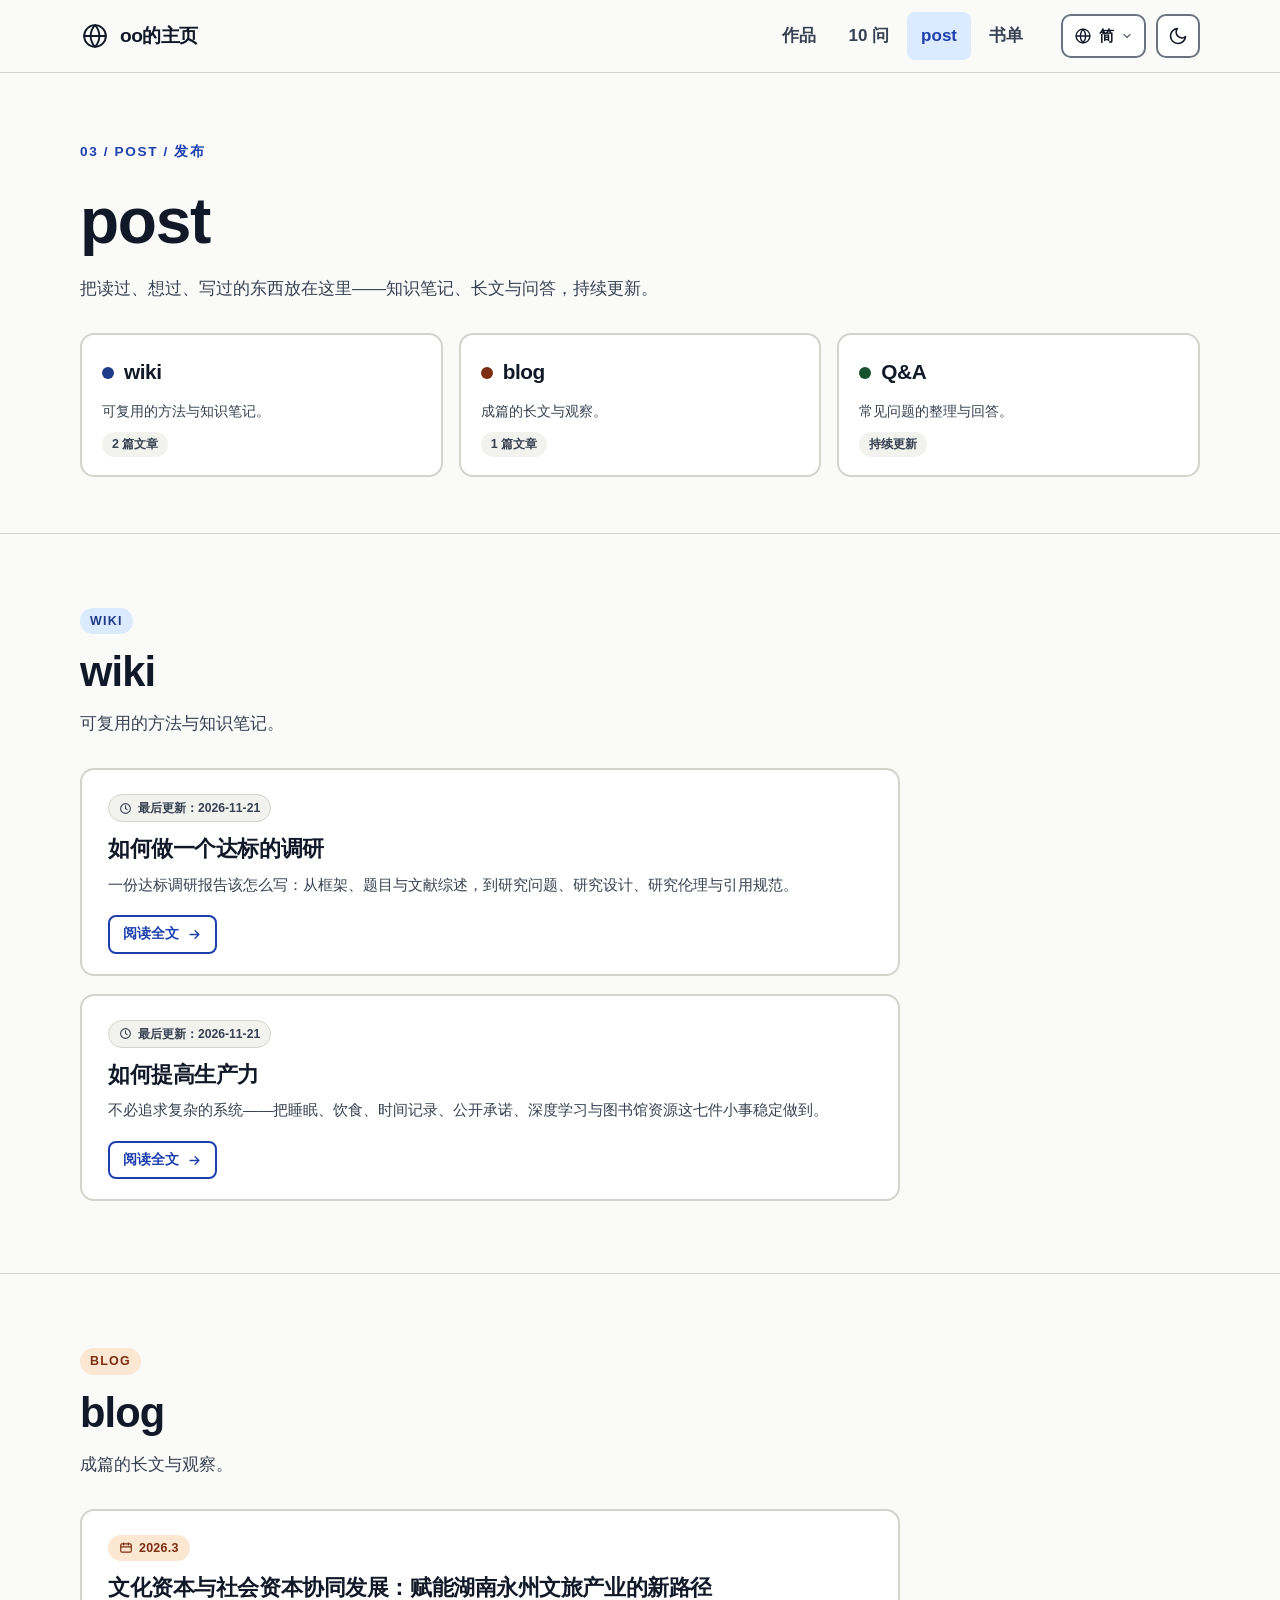
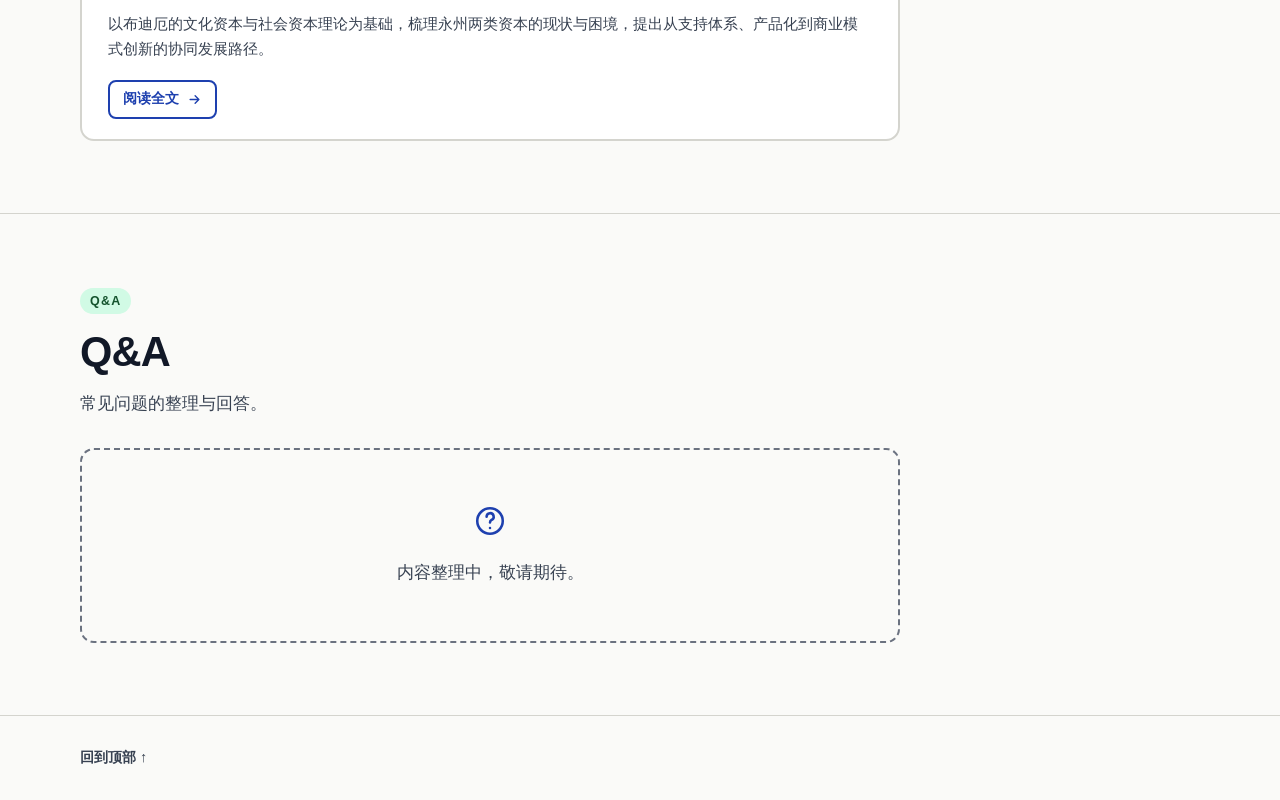
==== post/index.html @ a3c6bcec "新增 post 页面（wiki / blog）并更新站点导航" ====
<!DOCTYPE html>
<html lang="zh-CN" data-theme="light">
<head>
  <meta charset="UTF-8">
  <meta name="viewport" content="width=device-width, initial-scale=1">
  <title>post · oo的主页</title>
  <meta name="description" content="oo 的文章与笔记：wiki、blog 与 Q&A。">
  <link rel="stylesheet" href="./assets/post.css">
</head>
<body>
  <a class="skip-link" href="#main">跳到主要内容</a>

  <header class="site-header">
    <div class="wrap header-inner">
      <a class="brand" href="../index.html" aria-label="oo的主页，返回主页">
        <span class="brand-mark" aria-hidden="true">
          <svg viewBox="0 0 24 24" fill="none" stroke="currentColor" stroke-width="1.75" stroke-linecap="round" stroke-linejoin="round"><circle cx="12" cy="12" r="10"/><path d="M12 2a14.5 14.5 0 0 0 0 20 14.5 14.5 0 0 0 0-20"/><path d="M2 12h20"/></svg>
        </span>
        <span>oo的主页</span>
      </a>
      <nav class="site-nav" aria-label="主导航">
        <a href="../index.html#works">作品</a>
        <a href="../index.html#questions">10 问</a>
        <a href="./index.html" aria-current="page">post</a>
        <a href="../推荐书单/index.html">书单</a>
      </nav>
      <div class="header-tools">
        <div class="lang-wrap">
          <button id="langBtn" class="lang-btn" type="button" aria-haspopup="true" aria-expanded="false" aria-controls="langMenu" aria-label="切换语言">
            <svg class="globe" viewBox="0 0 24 24" fill="none" stroke="currentColor" stroke-width="1.8" stroke-linecap="round" stroke-linejoin="round" aria-hidden="true"><circle cx="12" cy="12" r="9.2"/><path d="M12 2.8a13.5 13.5 0 0 0 0 18.4 13.5 13.5 0 0 0 0-18.4M2.8 12h18.4"/></svg>
            <span id="langCurrent">简</span>
            <svg class="chev" viewBox="0 0 24 24" fill="none" stroke="currentColor" stroke-width="2.5" stroke-linecap="round" stroke-linejoin="round" aria-hidden="true"><path d="M6 9l6 6 6-6"/></svg>
          </button>
          <ul id="langMenu" class="lang-menu" role="menu" aria-label="语言" hidden>
            <li role="none"><button type="button" role="menuitemradio" data-lang="zh-Hans" aria-checked="true">简体中文</button></li>
            <li role="none"><button type="button" role="menuitemradio" data-lang="zh-Hant" aria-checked="false">繁體中文</button></li>
            <li role="none"><button type="button" role="menuitemradio" data-lang="en" aria-checked="false">English</button></li>
            <li role="none"><button type="button" role="menuitemradio" data-lang="ko" aria-checked="false">한국어</button></li>
            <li role="none"><button type="button" role="menuitemradio" data-lang="ja" aria-checked="false">日本語</button></li>
          </ul>
        </div>
        <button id="themeToggle" class="icon-btn" type="button" aria-pressed="false" aria-label="切换到深色模式" title="切换深浅色模式">
          <svg id="themeIcon" viewBox="0 0 24 24" fill="none" stroke="currentColor" stroke-width="2" stroke-linecap="round" stroke-linejoin="round" aria-hidden="true"><path d="M21 12.8A9 9 0 1 1 11.2 3 7 7 0 0 0 21 12.8z"/></svg>
        </button>
      </div>
    </div>
  </header>

  <main id="main">
    <!-- HERO -->
    <section id="top" class="hero" aria-labelledby="page-title">
      <div class="wrap">
        <p class="eyebrow">03 / post / 发布</p>
        <h1 id="page-title">post</h1>
        <p class="hero-sub">把读过、想过、写过的东西放在这里——知识笔记、长文与问答，持续更新。</p>
        <ul class="section-cards" aria-label="栏目导航">
          <li>
            <a href="#wiki">
              <span class="card-top"><span class="dot dot-wiki" aria-hidden="true"></span><span class="card-name">wiki</span></span>
              <p class="card-desc">可复用的方法与知识笔记。</p>
              <span class="card-count">2 篇文章</span>
            </a>
          </li>
          <li>
            <a href="#blog">
              <span class="card-top"><span class="dot dot-blog" aria-hidden="true"></span><span class="card-name">blog</span></span>
              <p class="card-desc">成篇的长文与观察。</p>
              <span class="card-count">1 篇文章</span>
            </a>
          </li>
          <li>
            <a href="#qa">
              <span class="card-top"><span class="dot dot-qa" aria-hidden="true"></span><span class="card-name">Q&amp;A</span></span>
              <p class="card-desc">常见问题的整理与回答。</p>
              <span class="card-count">持续更新</span>
            </a>
          </li>
        </ul>
      </div>
    </section>

    <!-- WIKI -->
    <section id="wiki" class="block" aria-labelledby="wiki-title">
      <div class="wrap">
        <div class="block-head reveal">
          <span class="label label-wiki">wiki</span>
          <h2 id="wiki-title">wiki</h2>
          <p class="lead">可复用的方法与知识笔记。</p>
        </div>

        <div class="overviews">
          <a class="overview reveal" href="./wiki/survey-guide.html">
            <div class="overview-meta">
              <span class="updated">
                <svg viewBox="0 0 24 24" fill="none" stroke="currentColor" stroke-width="2" stroke-linecap="round" stroke-linejoin="round" aria-hidden="true"><circle cx="12" cy="12" r="9"/><path d="M12 7v5l3 2"/></svg>
                最后更新：2026-11-21
              </span>
            </div>
            <h3>如何做一个达标的调研</h3>
            <p class="summary">一份达标调研报告该怎么写：从框架、题目与文献综述，到研究问题、研究设计、研究伦理与引用规范。</p>
            <span class="read-more">阅读全文 <svg viewBox="0 0 24 24" fill="none" stroke="currentColor" stroke-width="2.2" stroke-linecap="round" stroke-linejoin="round" aria-hidden="true"><path d="M5 12h14M13 6l6 6-6 6"/></svg></span>
          </a>

          <a class="overview reveal" href="./wiki/productivity.html">
            <div class="overview-meta">
              <span class="updated">
                <svg viewBox="0 0 24 24" fill="none" stroke="currentColor" stroke-width="2" stroke-linecap="round" stroke-linejoin="round" aria-hidden="true"><circle cx="12" cy="12" r="9"/><path d="M12 7v5l3 2"/></svg>
                最后更新：2026-11-21
              </span>
            </div>
            <h3>如何提高生产力</h3>
            <p class="summary">不必追求复杂的系统——把睡眠、饮食、时间记录、公开承诺、深度学习与图书馆资源这七件小事稳定做到。</p>
            <span class="read-more">阅读全文 <svg viewBox="0 0 24 24" fill="none" stroke="currentColor" stroke-width="2.2" stroke-linecap="round" stroke-linejoin="round" aria-hidden="true"><path d="M5 12h14M13 6l6 6-6 6"/></svg></span>
          </a>
        </div>
      </div>
    </section>

    <!-- BLOG -->
    <section id="blog" class="block" aria-labelledby="blog-title">
      <div class="wrap">
        <div class="block-head reveal">
          <span class="label label-blog">blog</span>
          <h2 id="blog-title">blog</h2>
          <p class="lead">成篇的长文与观察。</p>
        </div>

        <div class="overviews">
          <a class="overview reveal" href="./blog/yongzhou-wenlv.html">
            <div class="overview-meta">
              <span class="date-tag">
                <svg viewBox="0 0 24 24" fill="none" stroke="currentColor" stroke-width="2" stroke-linecap="round" stroke-linejoin="round" aria-hidden="true"><rect x="3" y="5" width="18" height="14" rx="2"/><path d="M3 10h18M8 3v4M16 3v4"/></svg>
                2026.3
              </span>
            </div>
            <h3>文化资本与社会资本协同发展：赋能湖南永州文旅产业的新路径</h3>
            <p class="summary">以布迪厄的文化资本与社会资本理论为基础，梳理永州两类资本的现状与困境，提出从支持体系、产品化到商业模式创新的协同发展路径。</p>
            <span class="read-more">阅读全文 <svg viewBox="0 0 24 24" fill="none" stroke="currentColor" stroke-width="2.2" stroke-linecap="round" stroke-linejoin="round" aria-hidden="true"><path d="M5 12h14M13 6l6 6-6 6"/></svg></span>
          </a>
        </div>
      </div>
    </section>

    <!-- Q&A -->
    <section id="qa" class="block" aria-labelledby="qa-title">
      <div class="wrap">
        <div class="block-head reveal">
          <span class="label label-qa">Q&amp;A</span>
          <h2 id="qa-title">Q&amp;A</h2>
          <p class="lead">常见问题的整理与回答。</p>
        </div>
        <div class="qa-empty reveal">
          <svg viewBox="0 0 24 24" fill="none" stroke="currentColor" stroke-width="1.8" stroke-linecap="round" stroke-linejoin="round" aria-hidden="true"><circle cx="12" cy="12" r="9"/><path d="M9.6 9a2.5 2.5 0 1 1 3.4 2.3c-.9.4-1 1-1 1.7M12 17h.01"/></svg>
          <p>内容整理中，敬请期待。</p>
        </div>
      </div>
    </section>
  </main>

  <footer class="site-footer">
    <div class="wrap footer-inner">
      <span><a href="#top">回到顶部 ↑</a></span>
    </div>
  </footer>

  <script src="./assets/post.js"></script>
</body>
</html>
---- post/assets/post.css ----
/* ============================================================
   post 页面共享样式（与主页 / 书单页同一套设计 token）
   ============================================================ */

/* ============ Design tokens ============ */
:root {
  --bg: #FAFAF8;
  --surface: #FFFFFF;
  --surface-2: #F2F2EE;
  --text: #111827;
  --text-muted: #374151;
  --border: #6B7280;
  --border-soft: #D4D4CE;
  --primary: #1E40AF;
  --primary-hover: #172E7E;
  --on-primary: #FFFFFF;
  --focus: #B91C1C;
  --shadow: 0 1px 2px rgba(17,24,39,.06), 0 8px 24px rgba(17,24,39,.05);
  --tag-blue-bg: #DBEAFE; --tag-blue-text: #1E3A8A;
  --tag-mint-bg: #D1FAE5; --tag-mint-text: #14532D;
  --tag-peach-bg: #FCE7D3; --tag-peach-text: #7C2D12;
  --tag-purple-bg: #EDE9FE; --tag-purple-text: #5B21B6;
  --rating: #B45309;
  --radius: 14px;
  --wrap: 1120px;
  --reading: 820px;
}
[data-theme="dark"] {
  --bg: #0C1424;
  --surface: #142033;
  --surface-2: #1B2A41;
  --text: #F8FAFC;
  --text-muted: #D5DEEB;
  --border: #94A3B8;
  --border-soft: #334155;
  --primary: #93C5FD;
  --primary-hover: #BFDBFE;
  --on-primary: #0C1424;
  --focus: #FCA5A5;
  --shadow: 0 1px 2px rgba(0,0,0,.3), 0 10px 30px rgba(0,0,0,.25);
  --tag-blue-bg: #1E3A8A; --tag-blue-text: #DBEAFE;
  --tag-mint-bg: #14532D; --tag-mint-text: #D1FAE5;
  --tag-peach-bg: #7C2D12; --tag-peach-text: #FCE7D3;
  --tag-purple-bg: #5B21B6; --tag-purple-text: #EDE9FE;
  --rating: #FCD34D;
}

/* ============ Base ============ */
*, *::before, *::after { box-sizing: border-box; }
html { scroll-behavior: smooth; }
body {
  margin: 0;
  background: var(--bg);
  color: var(--text);
  font-family: -apple-system, BlinkMacSystemFont, "PingFang SC", "Hiragino Sans GB", "Microsoft YaHei", "Noto Sans SC", "Segoe UI", sans-serif;
  font-size: 17px;
  line-height: 1.65;
  -webkit-font-smoothing: antialiased;
}
img { max-width: 100%; display: block; }
a { color: var(--primary); }
h1, h2, h3, h4 { line-height: 1.25; letter-spacing: -0.02em; }
h1 { font-size: clamp(2.4rem, 6vw, 4rem); margin: 0 0 18px; }
h2 { font-size: clamp(1.9rem, 4.5vw, 2.6rem); margin: 0 0 12px; }
h3 { font-size: 1.3rem; margin: 0 0 10px; }
h4 { font-size: 1.08rem; margin: 22px 0 8px; }
p { margin: 0 0 16px; }
.wrap { width: min(var(--wrap), calc(100% - 48px)); margin-inline: auto; }

/* ============ Accessibility ============ */
.skip-link {
  position: absolute; left: 16px; top: -100px; z-index: 1000;
  background: var(--primary); color: var(--on-primary);
  padding: 12px 20px; border-radius: 8px; font-weight: 700; text-decoration: none;
}
.skip-link:focus { top: 12px; }
:focus-visible { outline: 4px solid var(--focus); outline-offset: 3px; border-radius: 4px; }
@media (prefers-reduced-motion: reduce) {
  html { scroll-behavior: auto; }
  *, *::before, *::after { animation-duration: .001ms !important; transition-duration: .001ms !important; }
  .reveal { opacity: 1 !important; transform: none !important; }
}

/* ============ Header ============ */
.site-header {
  position: sticky; top: 0; z-index: 50;
  background: color-mix(in srgb, var(--bg) 92%, transparent);
  backdrop-filter: blur(10px);
  border-bottom: 1px solid var(--border-soft);
}
.header-inner { display: flex; align-items: center; gap: 24px; min-height: 72px; }
.brand { display: inline-flex; align-items: center; gap: 10px; color: var(--text); text-decoration: none; font-weight: 800; font-size: 1.2rem; letter-spacing: -0.03em; }
.brand-mark { width: 30px; height: 30px; display: grid; place-items: center; background: none; color: var(--text); }
.brand-mark svg { width: 26px; height: 26px; }
.site-nav { margin-left: auto; display: flex; gap: 4px; align-items: center; }
.site-nav a {
  color: var(--text-muted); text-decoration: none; font-weight: 600;
  padding: 10px 14px; border-radius: 8px; min-height: 44px; display: inline-flex; align-items: center;
}
.site-nav a:hover { background: var(--surface-2); color: var(--text); }
.site-nav a[aria-current="page"] { color: var(--primary); background: var(--tag-blue-bg); }
.icon-btn {
  width: 44px; height: 44px; display: grid; place-items: center;
  background: var(--surface); color: var(--text); border: 2px solid var(--border);
  border-radius: 10px; cursor: pointer;
}
.icon-btn:hover { background: var(--surface-2); }
.icon-btn svg { width: 20px; height: 20px; }

/* ============ Language switcher ============ */
.header-tools { display: flex; align-items: center; gap: 10px; }
.lang-wrap { position: relative; }
.lang-btn {
  display: inline-flex; align-items: center; gap: 7px;
  height: 44px; padding: 0 11px; border: 2px solid var(--border); border-radius: 10px;
  background: var(--surface); color: var(--text); font-weight: 700; font-size: .92rem;
  cursor: pointer; font-family: inherit;
}
.lang-btn:hover { background: var(--surface-2); }
.lang-btn .globe { width: 18px; height: 18px; flex: none; }
.lang-btn .chev { width: 12px; height: 12px; flex: none; opacity: .65; transition: transform .18s ease; }
.lang-btn[aria-expanded="true"] .chev { transform: rotate(180deg); }
.lang-menu {
  position: absolute; right: 0; top: calc(100% + 8px); z-index: 60;
  min-width: 168px; margin: 0; padding: 6px; list-style: none;
  background: var(--surface); border: 2px solid var(--border); border-radius: 12px;
  box-shadow: var(--shadow);
}
.lang-menu[hidden] { display: none; }
.lang-menu button {
  width: 100%; display: flex; align-items: center; justify-content: space-between; gap: 10px;
  padding: 10px 12px; border: 0; border-radius: 8px; background: none; color: var(--text);
  font-family: inherit; font-size: .92rem; font-weight: 600; text-align: left; cursor: pointer;
}
.lang-menu button:hover, .lang-menu button:focus-visible { background: var(--surface-2); }
.lang-menu button[aria-checked="true"] { font-weight: 800; }
.lang-menu button[aria-checked="true"]::after { content: "✓"; font-weight: 800; color: var(--primary); }

/* ============ Hero ============ */
.hero { padding: 64px 0 56px; border-bottom: 1px solid var(--border-soft); }
.hero h1 { margin-bottom: 0; }
.eyebrow {
  display: inline-flex; align-items: center; gap: 8px;
  font-size: .85rem; font-weight: 800; letter-spacing: .12em; text-transform: uppercase;
  color: var(--primary); margin-bottom: 18px;
}
/* 标题下的说明：同一行显示 */
.hero-sub {
  color: var(--text-muted);
  margin-top: 14px;
  white-space: nowrap;
  overflow-x: auto;
  -webkit-overflow-scrolling: touch;
  scrollbar-width: none;
}
.hero-sub::-webkit-scrollbar { display: none; }

/* ============ Section cards（wiki / blog / Q&A 三个小卡片） ============ */
.section-cards {
  display: grid; grid-template-columns: repeat(3, minmax(0, 1fr));
  gap: 16px; list-style: none; padding: 0; margin: 30px 0 0;
}
.section-cards a {
  display: flex; flex-direction: column; gap: 10px;
  padding: 20px 20px 18px; min-height: 132px;
  background: var(--surface); border: 2px solid var(--border-soft);
  border-radius: var(--radius); text-decoration: none; color: var(--text);
  transition: transform .2s ease, border-color .2s ease, box-shadow .2s ease;
}
.section-cards a:hover { transform: translateY(-4px); border-color: var(--text); box-shadow: var(--shadow); }
.section-cards .card-top { display: flex; align-items: center; gap: 10px; }
.section-cards .dot { width: 12px; height: 12px; border-radius: 999px; flex: none; }
.dot-wiki { background: var(--tag-blue-text); }
.dot-blog { background: var(--tag-peach-text); }
.dot-qa { background: var(--tag-mint-text); }
.section-cards .card-name { font-size: 1.3rem; font-weight: 800; letter-spacing: -.02em; }
.section-cards .card-desc { color: var(--text-muted); font-size: .9rem; line-height: 1.55; margin: 0; }
.section-cards .card-count {
  margin-top: auto; align-self: flex-start;
  font-size: .78rem; font-weight: 800;
  padding: 2px 10px; border-radius: 999px;
  background: var(--surface-2); color: var(--text-muted);
}

/* ============ Content sections ============ */
section.block { padding: 72px 0; }
section.block + section.block { border-top: 1px solid var(--border-soft); }
.block-head { margin-bottom: 30px; max-width: 62ch; }
.block-head .lead { color: var(--text-muted); margin: 0; }
.label {
  display: inline-block; font-size: .78rem; font-weight: 800; letter-spacing: .1em;
  text-transform: uppercase; padding: 3px 10px; border-radius: 999px; margin-bottom: 12px;
}
.label-wiki { background: var(--tag-blue-bg); color: var(--tag-blue-text); }
.label-blog { background: var(--tag-peach-bg); color: var(--tag-peach-text); }
.label-qa { background: var(--tag-mint-bg); color: var(--tag-mint-text); }

/* ============ Overview cards（主页每篇概览） ============ */
.overviews { display: grid; gap: 18px; max-width: var(--reading); }
.overview {
  display: block; background: var(--surface); border: 2px solid var(--border-soft);
  border-radius: var(--radius); padding: 24px 26px 20px; color: inherit; text-decoration: none;
  transition: transform .2s ease, border-color .2s ease, box-shadow .2s ease;
}
.overview:hover { transform: translateY(-4px); border-color: var(--text); box-shadow: var(--shadow); }
.overview:hover .read-more { background: var(--primary); color: var(--on-primary); }
.overview-meta { display: flex; flex-wrap: wrap; align-items: center; gap: 10px; margin-bottom: 12px; }
.overview h3 { font-size: 1.35rem; margin: 0 0 8px; line-height: 1.35; }
.overview p.summary { color: var(--text-muted); font-size: .95rem; margin: 0 0 18px; line-height: 1.7; }
.read-more {
  display: inline-flex; align-items: center; gap: 8px;
  min-height: 38px; padding: 6px 13px; border: 2px solid var(--primary);
  border-radius: 8px; color: var(--primary); font-weight: 800; font-size: .85rem;
  transition: background .18s ease, color .18s ease;
}
.read-more svg { width: 15px; height: 15px; }
.updated {
  display: inline-flex; align-items: center; gap: 6px;
  font-size: .76rem; font-weight: 700; color: var(--text-muted);
  background: var(--surface-2); border: 1px solid var(--border-soft);
  padding: 3px 10px; border-radius: 999px; font-variant-numeric: tabular-nums;
}
.updated svg { width: 13px; height: 13px; }
.date-tag {
  display: inline-flex; align-items: center; gap: 6px;
  font-size: .78rem; font-weight: 800; letter-spacing: .02em;
  background: var(--tag-peach-bg); color: var(--tag-peach-text);
  padding: 3px 11px; border-radius: 999px; font-variant-numeric: tabular-nums;
}
.date-tag svg { width: 14px; height: 14px; }

.qa-empty {
  max-width: var(--reading); text-align: center; padding: 54px 24px;
  border: 2px dashed var(--border); border-radius: var(--radius); color: var(--text-muted);
}
.qa-empty svg { width: 34px; height: 34px; color: var(--primary); margin: 0 auto 12px; }
.qa-empty p { margin: 0; }

/* ============ Detail page ============ */
.crumb { display: flex; align-items: center; gap: 8px; flex-wrap: wrap; font-size: .88rem; color: var(--text-muted); margin-bottom: 18px; }
.crumb a { color: var(--text-muted); text-decoration: none; font-weight: 700; }
.crumb a:hover { color: var(--primary); }
.crumb .sep { opacity: .5; }
.article-header { max-width: var(--reading); margin: 0 auto 40px; }
.article-header h1 { font-size: clamp(1.8rem, 4vw, 2.6rem); margin-bottom: 16px; }
.article-header .meta { display: flex; flex-wrap: wrap; align-items: center; gap: 10px; margin-bottom: 6px; }
.detail-layout { display: grid; grid-template-columns: 1fr; max-width: var(--reading); margin-inline: auto; }
.article-body { color: var(--text); }
.article-body p, .article-body li { line-height: 1.85; }
.article-body p { margin: 0 0 16px; }
.article-body ul, .article-body ol { margin: 0 0 16px; padding-left: 1.5em; }
.article-body li { margin-bottom: 9px; }
.article-body li::marker { color: var(--primary); font-weight: 800; }
.article-body h3 { margin-top: 30px; padding-top: 20px; border-top: 1px dashed var(--border-soft); }
.article-body h3:first-child { margin-top: 0; padding-top: 0; border-top: 0; }
.article-body h4 { color: var(--primary); }
.article-body strong { font-weight: 800; }
.article-body a { text-underline-offset: 3px; }
.article-body .note-inline {
  background: var(--surface-2); border-left: 3px solid var(--primary);
  padding: 10px 14px; border-radius: 0 8px 8px 0; color: var(--text-muted); font-size: .92rem;
}
.habit-list { counter-reset: habit; list-style: none; padding-left: 0 !important; }
.habit-list li { position: relative; padding-left: 42px; min-height: 34px; display: flex; align-items: center; }
.habit-list li::before {
  counter-increment: habit; content: counter(habit);
  position: absolute; left: 0; top: 2px; width: 28px; height: 28px; border-radius: 8px;
  display: grid; place-items: center; background: var(--tag-blue-bg); color: var(--tag-blue-text);
  font-size: .82rem; font-weight: 800;
}
.article-end {
  max-width: var(--reading); margin: 48px auto 0; padding-top: 26px;
  border-top: 1px solid var(--border-soft);
}
.back-link {
  display: inline-flex; align-items: center; gap: 8px;
  min-height: 42px; padding: 8px 15px; border: 2px solid var(--border);
  border-radius: 9px; color: var(--text); text-decoration: none; font-weight: 800; font-size: .9rem;
}
.back-link:hover { border-color: var(--primary); color: var(--primary); }
.back-link svg { width: 16px; height: 16px; }

/* ============ Footer ============ */
.site-footer { border-top: 1px solid var(--border-soft); padding: 30px 0; color: var(--text-muted); font-size: .9rem; }
.footer-inner { display: flex; flex-wrap: wrap; gap: 12px; justify-content: space-between; align-items: center; }
.footer-inner a { color: var(--text-muted); text-decoration: none; font-weight: 600; }
.footer-inner a:hover { color: var(--primary); }

/* ============ Reveal ============ */
.reveal { opacity: 0; transform: translateY(16px); transition: opacity .45s ease, transform .45s ease; }
.reveal.in { opacity: 1; transform: none; }

/* ============ Responsive ============ */
@media (max-width: 780px) {
  .section-cards { grid-template-columns: 1fr; gap: 12px; }
  .section-cards a { min-height: 0; }
}
@media (max-width: 680px) {
  body { font-size: 16px; }
  .wrap { width: min(var(--wrap), calc(100% - 32px)); }
  .header-inner { flex-wrap: wrap; gap: 8px 12px; padding: 10px 0; min-height: 0; }
  .header-tools { margin-left: auto; }
  .site-nav { order: 3; width: 100%; margin-left: 0; gap: 2px; overflow-x: auto; -webkit-overflow-scrolling: touch; }
  .site-nav a { padding: 8px 10px; font-size: .9rem; white-space: nowrap; }
  .hero { padding: 42px 0 44px; }
  .hero-sub { white-space: normal; }
  section.block { padding: 52px 0; }
  .overview { padding: 20px 18px 18px; }
  .overview h3 { font-size: 1.2rem; }
  .article-header h1 { font-size: 1.7rem; }
}
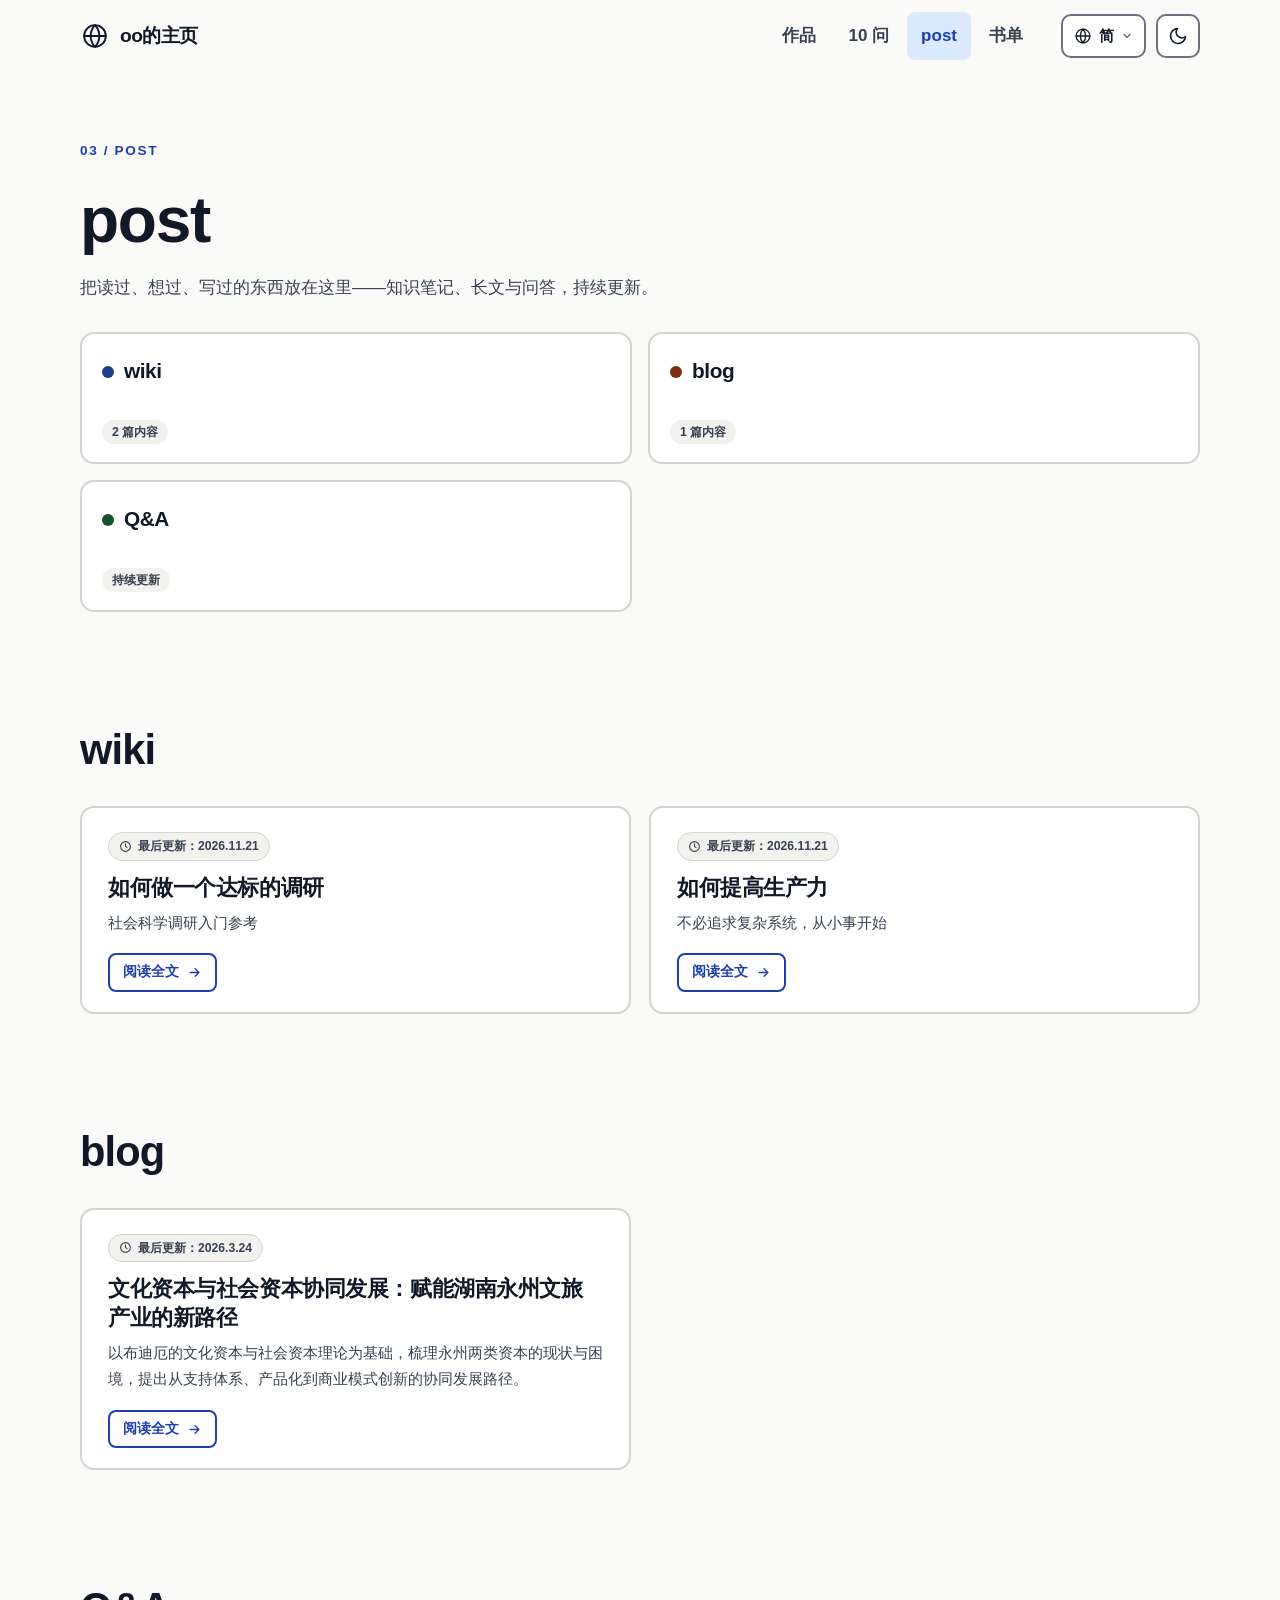
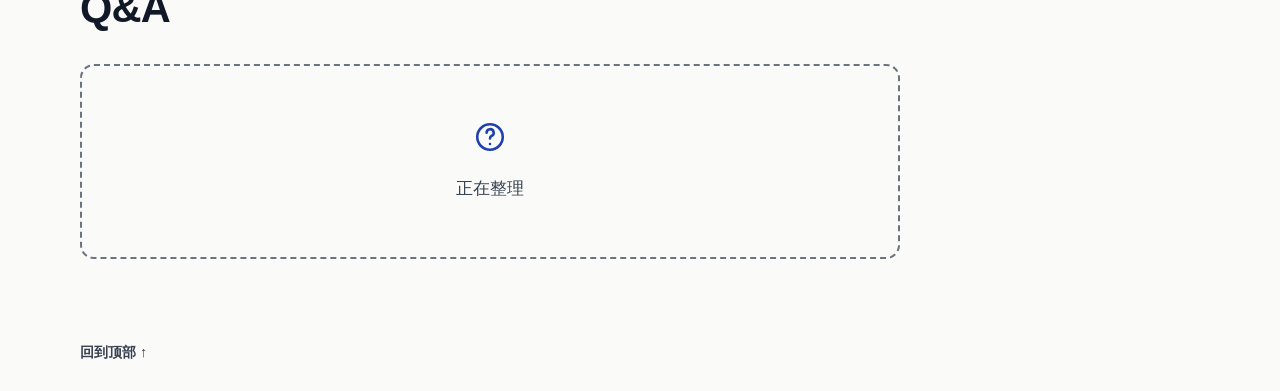
==== commit e0380e9b: "post 页面文案与样式迭代：统一更新时间格式、精简摘要、卡片两列、去分隔线" ====
--- a/post/index.html
+++ b/post/index.html
@@ -4,7 +4,7 @@
   <meta charset="UTF-8">
   <meta name="viewport" content="width=device-width, initial-scale=1">
   <title>post · oo的主页</title>
-  <meta name="description" content="oo 的文章与笔记：wiki、blog 与 Q&A。">
+  <meta name="description" content="oo 的内容与笔记：wiki、blog 与 Q&A。">
   <link rel="stylesheet" href="./assets/post.css">
 </head>
 <body>
@@ -50,28 +50,25 @@
     <!-- HERO -->
     <section id="top" class="hero" aria-labelledby="page-title">
       <div class="wrap">
-        <p class="eyebrow">03 / post / 发布</p>
+        <p class="eyebrow">03 / post</p>
         <h1 id="page-title">post</h1>
         <p class="hero-sub">把读过、想过、写过的东西放在这里——知识笔记、长文与问答，持续更新。</p>
         <ul class="section-cards" aria-label="栏目导航">
           <li>
             <a href="#wiki">
               <span class="card-top"><span class="dot dot-wiki" aria-hidden="true"></span><span class="card-name">wiki</span></span>
-              <p class="card-desc">可复用的方法与知识笔记。</p>
-              <span class="card-count">2 篇文章</span>
+              <span class="card-count">2 篇内容</span>
             </a>
           </li>
           <li>
             <a href="#blog">
               <span class="card-top"><span class="dot dot-blog" aria-hidden="true"></span><span class="card-name">blog</span></span>
-              <p class="card-desc">成篇的长文与观察。</p>
-              <span class="card-count">1 篇文章</span>
+              <span class="card-count">1 篇内容</span>
             </a>
           </li>
           <li>
             <a href="#qa">
               <span class="card-top"><span class="dot dot-qa" aria-hidden="true"></span><span class="card-name">Q&amp;A</span></span>
-              <p class="card-desc">常见问题的整理与回答。</p>
               <span class="card-count">持续更新</span>
             </a>
           </li>
@@ -83,9 +80,7 @@
     <section id="wiki" class="block" aria-labelledby="wiki-title">
       <div class="wrap">
         <div class="block-head reveal">
-          <span class="label label-wiki">wiki</span>
           <h2 id="wiki-title">wiki</h2>
-          <p class="lead">可复用的方法与知识笔记。</p>
         </div>
 
         <div class="overviews">
@@ -93,11 +88,11 @@
             <div class="overview-meta">
               <span class="updated">
                 <svg viewBox="0 0 24 24" fill="none" stroke="currentColor" stroke-width="2" stroke-linecap="round" stroke-linejoin="round" aria-hidden="true"><circle cx="12" cy="12" r="9"/><path d="M12 7v5l3 2"/></svg>
-                最后更新：2026-11-21
+                最后更新：2026.11.21
               </span>
             </div>
             <h3>如何做一个达标的调研</h3>
-            <p class="summary">一份达标调研报告该怎么写：从框架、题目与文献综述，到研究问题、研究设计、研究伦理与引用规范。</p>
+            <p class="summary">社会科学调研入门参考</p>
             <span class="read-more">阅读全文 <svg viewBox="0 0 24 24" fill="none" stroke="currentColor" stroke-width="2.2" stroke-linecap="round" stroke-linejoin="round" aria-hidden="true"><path d="M5 12h14M13 6l6 6-6 6"/></svg></span>
           </a>
 
@@ -105,11 +100,11 @@
             <div class="overview-meta">
               <span class="updated">
                 <svg viewBox="0 0 24 24" fill="none" stroke="currentColor" stroke-width="2" stroke-linecap="round" stroke-linejoin="round" aria-hidden="true"><circle cx="12" cy="12" r="9"/><path d="M12 7v5l3 2"/></svg>
-                最后更新：2026-11-21
+                最后更新：2026.11.21
               </span>
             </div>
             <h3>如何提高生产力</h3>
-            <p class="summary">不必追求复杂的系统——把睡眠、饮食、时间记录、公开承诺、深度学习与图书馆资源这七件小事稳定做到。</p>
+            <p class="summary">不必追求复杂系统，从小事开始</p>
             <span class="read-more">阅读全文 <svg viewBox="0 0 24 24" fill="none" stroke="currentColor" stroke-width="2.2" stroke-linecap="round" stroke-linejoin="round" aria-hidden="true"><path d="M5 12h14M13 6l6 6-6 6"/></svg></span>
           </a>
         </div>
@@ -120,17 +115,15 @@
     <section id="blog" class="block" aria-labelledby="blog-title">
       <div class="wrap">
         <div class="block-head reveal">
-          <span class="label label-blog">blog</span>
           <h2 id="blog-title">blog</h2>
-          <p class="lead">成篇的长文与观察。</p>
         </div>
 
         <div class="overviews">
           <a class="overview reveal" href="./blog/yongzhou-wenlv.html">
             <div class="overview-meta">
-              <span class="date-tag">
-                <svg viewBox="0 0 24 24" fill="none" stroke="currentColor" stroke-width="2" stroke-linecap="round" stroke-linejoin="round" aria-hidden="true"><rect x="3" y="5" width="18" height="14" rx="2"/><path d="M3 10h18M8 3v4M16 3v4"/></svg>
-                2026.3
+              <span class="updated">
+                <svg viewBox="0 0 24 24" fill="none" stroke="currentColor" stroke-width="2" stroke-linecap="round" stroke-linejoin="round" aria-hidden="true"><circle cx="12" cy="12" r="9"/><path d="M12 7v5l3 2"/></svg>
+                最后更新：2026.3.24
               </span>
             </div>
             <h3>文化资本与社会资本协同发展：赋能湖南永州文旅产业的新路径</h3>
@@ -145,13 +138,11 @@
     <section id="qa" class="block" aria-labelledby="qa-title">
       <div class="wrap">
         <div class="block-head reveal">
-          <span class="label label-qa">Q&amp;A</span>
           <h2 id="qa-title">Q&amp;A</h2>
-          <p class="lead">常见问题的整理与回答。</p>
         </div>
         <div class="qa-empty reveal">
           <svg viewBox="0 0 24 24" fill="none" stroke="currentColor" stroke-width="1.8" stroke-linecap="round" stroke-linejoin="round" aria-hidden="true"><circle cx="12" cy="12" r="9"/><path d="M9.6 9a2.5 2.5 0 1 1 3.4 2.3c-.9.4-1 1-1 1.7M12 17h.01"/></svg>
-          <p>内容整理中，敬请期待。</p>
+          <p>正在整理</p>
         </div>
       </div>
     </section>
--- a/post/assets/post.css
+++ b/post/assets/post.css
@@ -86,7 +86,6 @@
   position: sticky; top: 0; z-index: 50;
   background: color-mix(in srgb, var(--bg) 92%, transparent);
   backdrop-filter: blur(10px);
-  border-bottom: 1px solid var(--border-soft);
 }
 .header-inner { display: flex; align-items: center; gap: 24px; min-height: 72px; }
 .brand { display: inline-flex; align-items: center; gap: 10px; color: var(--text); text-decoration: none; font-weight: 800; font-size: 1.2rem; letter-spacing: -0.03em; }
@@ -137,7 +136,7 @@
 .lang-menu button[aria-checked="true"]::after { content: "✓"; font-weight: 800; color: var(--primary); }
 
 /* ============ Hero ============ */
-.hero { padding: 64px 0 56px; border-bottom: 1px solid var(--border-soft); }
+.hero { padding: 64px 0 56px; }
 .hero h1 { margin-bottom: 0; }
 .eyebrow {
   display: inline-flex; align-items: center; gap: 8px;
@@ -157,7 +156,7 @@
 
 /* ============ Section cards（wiki / blog / Q&A 三个小卡片） ============ */
 .section-cards {
-  display: grid; grid-template-columns: repeat(3, minmax(0, 1fr));
+  display: grid; grid-template-columns: repeat(2, minmax(0, 1fr));
   gap: 16px; list-style: none; padding: 0; margin: 30px 0 0;
 }
 .section-cards a {
@@ -183,8 +182,7 @@
 }
 
 /* ============ Content sections ============ */
-section.block { padding: 72px 0; }
-section.block + section.block { border-top: 1px solid var(--border-soft); }
+section.block { padding: 56px 0; }
 .block-head { margin-bottom: 30px; max-width: 62ch; }
 .block-head .lead { color: var(--text-muted); margin: 0; }
 .label {
@@ -196,9 +194,9 @@
 .label-qa { background: var(--tag-mint-bg); color: var(--tag-mint-text); }
 
 /* ============ Overview cards（主页每篇概览） ============ */
-.overviews { display: grid; gap: 18px; max-width: var(--reading); }
+.overviews { display: grid; grid-template-columns: repeat(2, minmax(0, 1fr)); gap: 18px; max-width: var(--wrap); }
 .overview {
-  display: block; background: var(--surface); border: 2px solid var(--border-soft);
+  display: flex; flex-direction: column; background: var(--surface); border: 2px solid var(--border-soft);
   border-radius: var(--radius); padding: 24px 26px 20px; color: inherit; text-decoration: none;
   transition: transform .2s ease, border-color .2s ease, box-shadow .2s ease;
 }
@@ -207,6 +205,7 @@
 .overview-meta { display: flex; flex-wrap: wrap; align-items: center; gap: 10px; margin-bottom: 12px; }
 .overview h3 { font-size: 1.35rem; margin: 0 0 8px; line-height: 1.35; }
 .overview p.summary { color: var(--text-muted); font-size: .95rem; margin: 0 0 18px; line-height: 1.7; }
+.overview .read-more { margin-top: auto; align-self: flex-start; }
 .read-more {
   display: inline-flex; align-items: center; gap: 8px;
   min-height: 38px; padding: 6px 13px; border: 2px solid var(--primary);
@@ -221,13 +220,6 @@
   padding: 3px 10px; border-radius: 999px; font-variant-numeric: tabular-nums;
 }
 .updated svg { width: 13px; height: 13px; }
-.date-tag {
-  display: inline-flex; align-items: center; gap: 6px;
-  font-size: .78rem; font-weight: 800; letter-spacing: .02em;
-  background: var(--tag-peach-bg); color: var(--tag-peach-text);
-  padding: 3px 11px; border-radius: 999px; font-variant-numeric: tabular-nums;
-}
-.date-tag svg { width: 14px; height: 14px; }
 
 .qa-empty {
   max-width: var(--reading); text-align: center; padding: 54px 24px;
@@ -237,23 +229,30 @@
 .qa-empty p { margin: 0; }
 
 /* ============ Detail page ============ */
+.article-top { padding-top: 40px; }
 .crumb { display: flex; align-items: center; gap: 8px; flex-wrap: wrap; font-size: .88rem; color: var(--text-muted); margin-bottom: 18px; }
 .crumb a { color: var(--text-muted); text-decoration: none; font-weight: 700; }
 .crumb a:hover { color: var(--primary); }
 .crumb .sep { opacity: .5; }
-.article-header { max-width: var(--reading); margin: 0 auto 40px; }
-.article-header h1 { font-size: clamp(1.8rem, 4vw, 2.6rem); margin-bottom: 16px; }
+.article-header { max-width: var(--reading); margin: 0 auto 32px; }
+.article-header h1 { font-size: clamp(1.8rem, 4vw, 2.6rem); margin-bottom: 14px; line-height: 1.3; }
 .article-header .meta { display: flex; flex-wrap: wrap; align-items: center; gap: 10px; margin-bottom: 6px; }
+/* 分类标签与更新时间标签垂直对齐：统一高度、垂直居中，抵消 .label 的 margin-bottom */
+.article-header .meta .label,
+.article-header .meta .updated {
+  display: inline-flex; align-items: center; height: 28px; margin-bottom: 0; line-height: 1;
+}
 .detail-layout { display: grid; grid-template-columns: 1fr; max-width: var(--reading); margin-inline: auto; }
-.article-body { color: var(--text); }
-.article-body p, .article-body li { line-height: 1.85; }
-.article-body p { margin: 0 0 16px; }
-.article-body ul, .article-body ol { margin: 0 0 16px; padding-left: 1.5em; }
-.article-body li { margin-bottom: 9px; }
+.article-body { color: var(--text); font-size: 1rem; }
+/* 行距随页面宽度调整：窄屏收紧，宽屏舒展 */
+.article-body p, .article-body li { line-height: 1.75; }
+.article-body p { margin: 0 0 14px; }
+.article-body ul, .article-body ol { margin: 0 0 14px; padding-left: 1.5em; }
+.article-body li { margin-bottom: 8px; }
 .article-body li::marker { color: var(--primary); font-weight: 800; }
-.article-body h3 { margin-top: 30px; padding-top: 20px; border-top: 1px dashed var(--border-soft); }
-.article-body h3:first-child { margin-top: 0; padding-top: 0; border-top: 0; }
-.article-body h4 { color: var(--primary); }
+.article-body h3 { margin: 32px 0 12px; padding: 0; }
+.article-body h3:first-child { margin-top: 0; }
+.article-body h4 { color: var(--primary); margin: 20px 0 8px; }
 .article-body strong { font-weight: 800; }
 .article-body a { text-underline-offset: 3px; }
 .article-body .note-inline {
@@ -268,20 +267,22 @@
   display: grid; place-items: center; background: var(--tag-blue-bg); color: var(--tag-blue-text);
   font-size: .82rem; font-weight: 800;
 }
+/* 返回按钮：宽屏贴正文右侧，窄屏占满宽度，垂直留白也随屏宽收敛 */
 .article-end {
-  max-width: var(--reading); margin: 48px auto 0; padding-top: 26px;
-  border-top: 1px solid var(--border-soft);
+  width: 100%; margin: 34px 0 0; padding: 0;
+  display: flex; justify-content: flex-end;
 }
 .back-link {
-  display: inline-flex; align-items: center; gap: 8px;
-  min-height: 42px; padding: 8px 15px; border: 2px solid var(--border);
-  border-radius: 9px; color: var(--text); text-decoration: none; font-weight: 800; font-size: .9rem;
-}
-.back-link:hover { border-color: var(--primary); color: var(--primary); }
+  display: inline-flex; align-items: center; justify-content: center; gap: 8px;
+  min-height: 44px; padding: 9px 18px; border: 2px solid var(--border);
+  border-radius: 9px; color: var(--text); text-decoration: none; font-weight: 800; font-size: .92rem;
+  transition: border-color .18s ease, color .18s ease, background .18s ease;
+}
+.back-link:hover { border-color: var(--primary); color: var(--primary); background: var(--surface-2); }
 .back-link svg { width: 16px; height: 16px; }
 
 /* ============ Footer ============ */
-.site-footer { border-top: 1px solid var(--border-soft); padding: 30px 0; color: var(--text-muted); font-size: .9rem; }
+.site-footer { padding: 26px 0; color: var(--text-muted); font-size: .9rem; }
 .footer-inner { display: flex; flex-wrap: wrap; gap: 12px; justify-content: space-between; align-items: center; }
 .footer-inner a { color: var(--text-muted); text-decoration: none; font-weight: 600; }
 .footer-inner a:hover { color: var(--primary); }
@@ -291,9 +292,13 @@
 .reveal.in { opacity: 1; transform: none; }
 
 /* ============ Responsive ============ */
+@media (min-width: 1100px) {
+  .article-body p, .article-body li { line-height: 1.85; }
+}
 @media (max-width: 780px) {
   .section-cards { grid-template-columns: 1fr; gap: 12px; }
   .section-cards a { min-height: 0; }
+  .overviews { grid-template-columns: 1fr; max-width: var(--reading); }
 }
 @media (max-width: 680px) {
   body { font-size: 16px; }
@@ -304,8 +309,20 @@
   .site-nav a { padding: 8px 10px; font-size: .9rem; white-space: nowrap; }
   .hero { padding: 42px 0 44px; }
   .hero-sub { white-space: normal; }
-  section.block { padding: 52px 0; }
+  section.block { padding: 44px 0; }
   .overview { padding: 20px 18px 18px; }
   .overview h3 { font-size: 1.2rem; }
+
+  /* 详情页：窄屏收紧行距与标题间距，按钮改为左对齐并占满宽度 */
+  .article-top { padding-top: 26px; }
+  .article-header { margin-bottom: 24px; }
   .article-header h1 { font-size: 1.7rem; }
-}
+  .article-body p, .article-body li { line-height: 1.68; }
+  .article-body p { margin-bottom: 12px; }
+  .article-body ul, .article-body ol { margin-bottom: 12px; }
+  .article-body li { margin-bottom: 7px; }
+  .article-body h3 { margin: 26px 0 10px; }
+  .article-body h4 { margin: 18px 0 6px; }
+  .article-end { margin-top: 26px; justify-content: flex-start; }
+  .back-link { width: 100%; min-height: 46px; }
+}
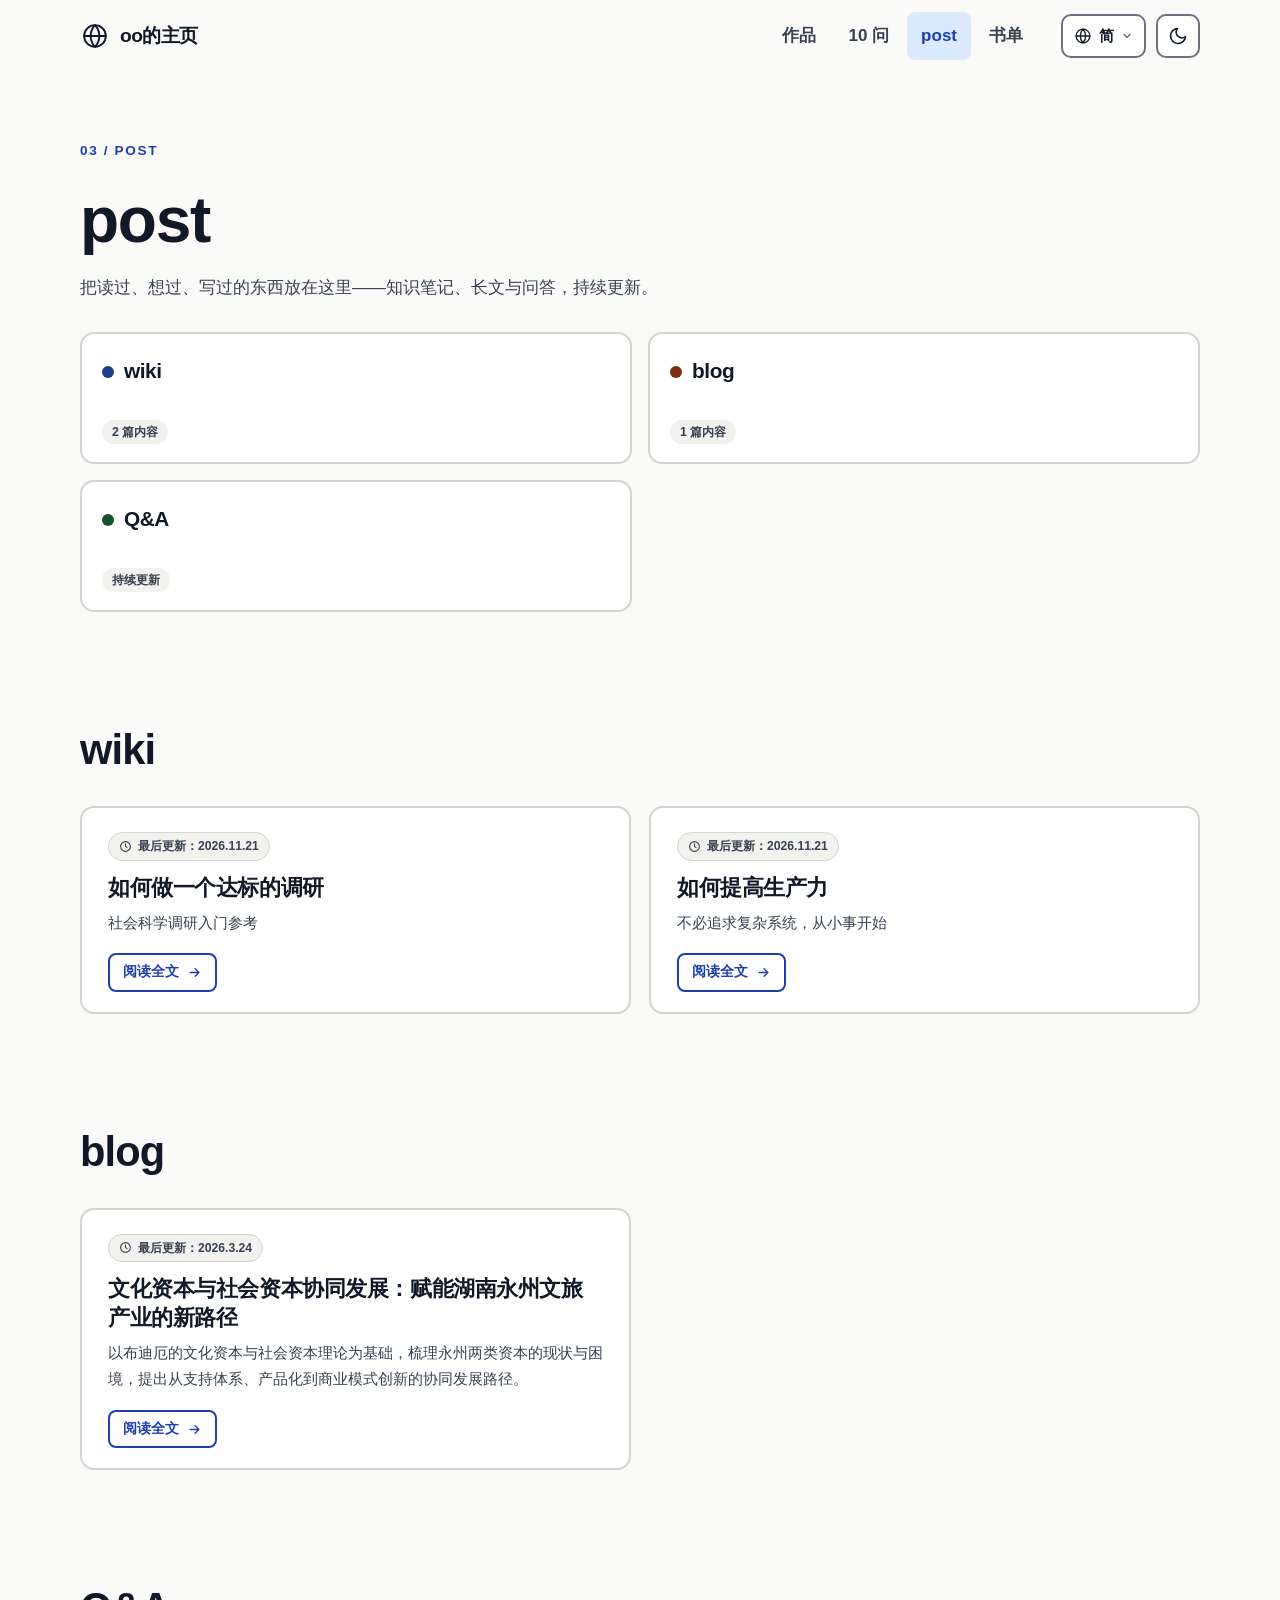
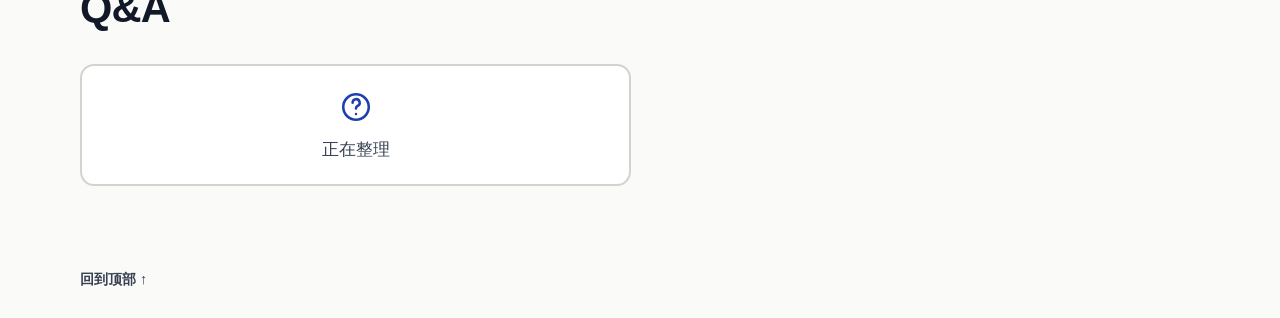
==== commit f08e7e62: "Q&A 占位卡片复用 overview 规格，与其他卡片尺寸一致" ====
--- a/post/index.html
+++ b/post/index.html
@@ -140,9 +140,11 @@
         <div class="block-head reveal">
           <h2 id="qa-title">Q&amp;A</h2>
         </div>
-        <div class="qa-empty reveal">
-          <svg viewBox="0 0 24 24" fill="none" stroke="currentColor" stroke-width="1.8" stroke-linecap="round" stroke-linejoin="round" aria-hidden="true"><circle cx="12" cy="12" r="9"/><path d="M9.6 9a2.5 2.5 0 1 1 3.4 2.3c-.9.4-1 1-1 1.7M12 17h.01"/></svg>
-          <p>正在整理</p>
+        <div class="overviews">
+          <div class="overview overview-placeholder reveal">
+            <svg viewBox="0 0 24 24" fill="none" stroke="currentColor" stroke-width="1.8" stroke-linecap="round" stroke-linejoin="round" aria-hidden="true"><circle cx="12" cy="12" r="9"/><path d="M9.6 9a2.5 2.5 0 1 1 3.4 2.3c-.9.4-1 1-1 1.7M12 17h.01"/></svg>
+            <p>正在整理</p>
+          </div>
         </div>
       </div>
     </section>
--- a/post/assets/post.css
+++ b/post/assets/post.css
@@ -221,12 +221,11 @@
 }
 .updated svg { width: 13px; height: 13px; }
 
-.qa-empty {
-  max-width: var(--reading); text-align: center; padding: 54px 24px;
-  border: 2px dashed var(--border); border-radius: var(--radius); color: var(--text-muted);
-}
-.qa-empty svg { width: 34px; height: 34px; color: var(--primary); margin: 0 auto 12px; }
-.qa-empty p { margin: 0; }
+/* Q&A 占位卡片：复用 .overview 规格，仅内容居中且无跳转交互 */
+.overview-placeholder { align-items: center; justify-content: center; text-align: center; }
+.overview-placeholder:hover { transform: none; border-color: var(--border-soft); box-shadow: none; }
+.overview-placeholder svg { width: 34px; height: 34px; color: var(--primary); margin-bottom: 12px; }
+.overview-placeholder p { margin: 0; color: var(--text-muted); }
 
 /* ============ Detail page ============ */
 .article-top { padding-top: 40px; }
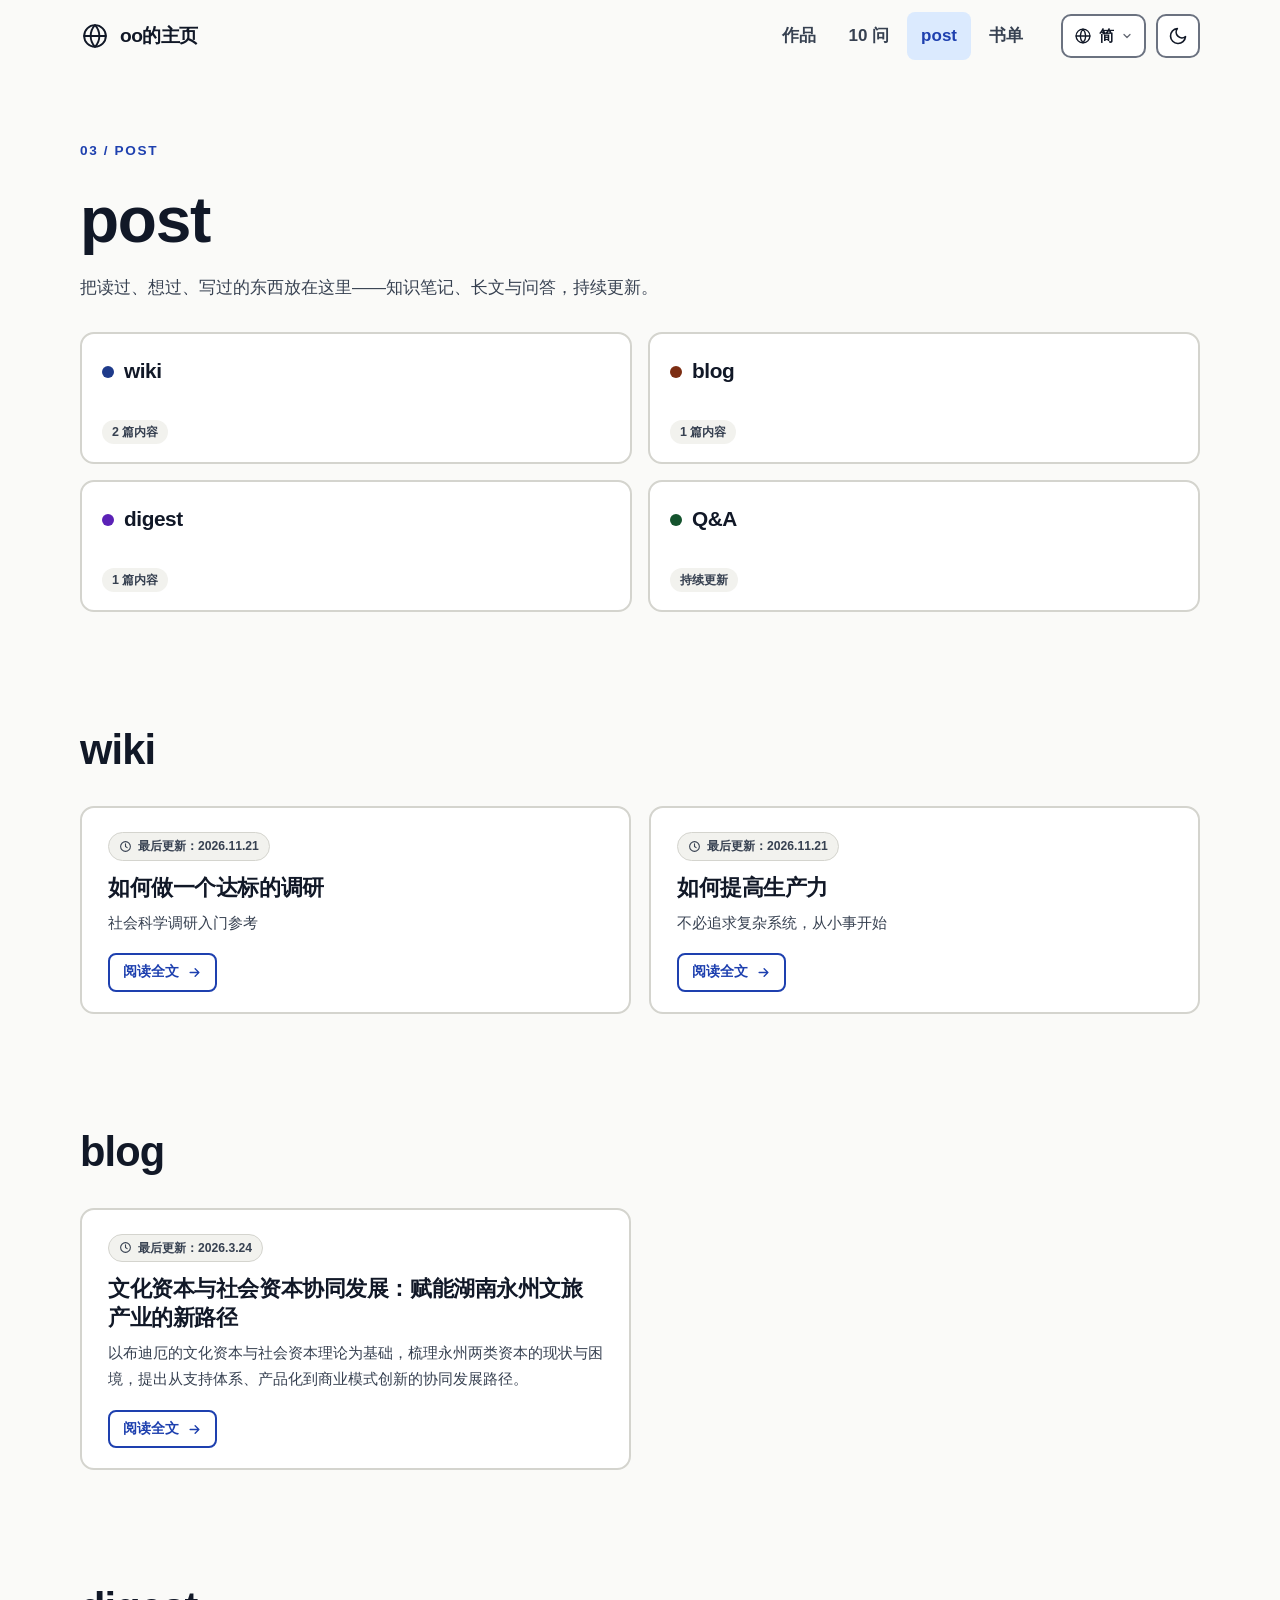
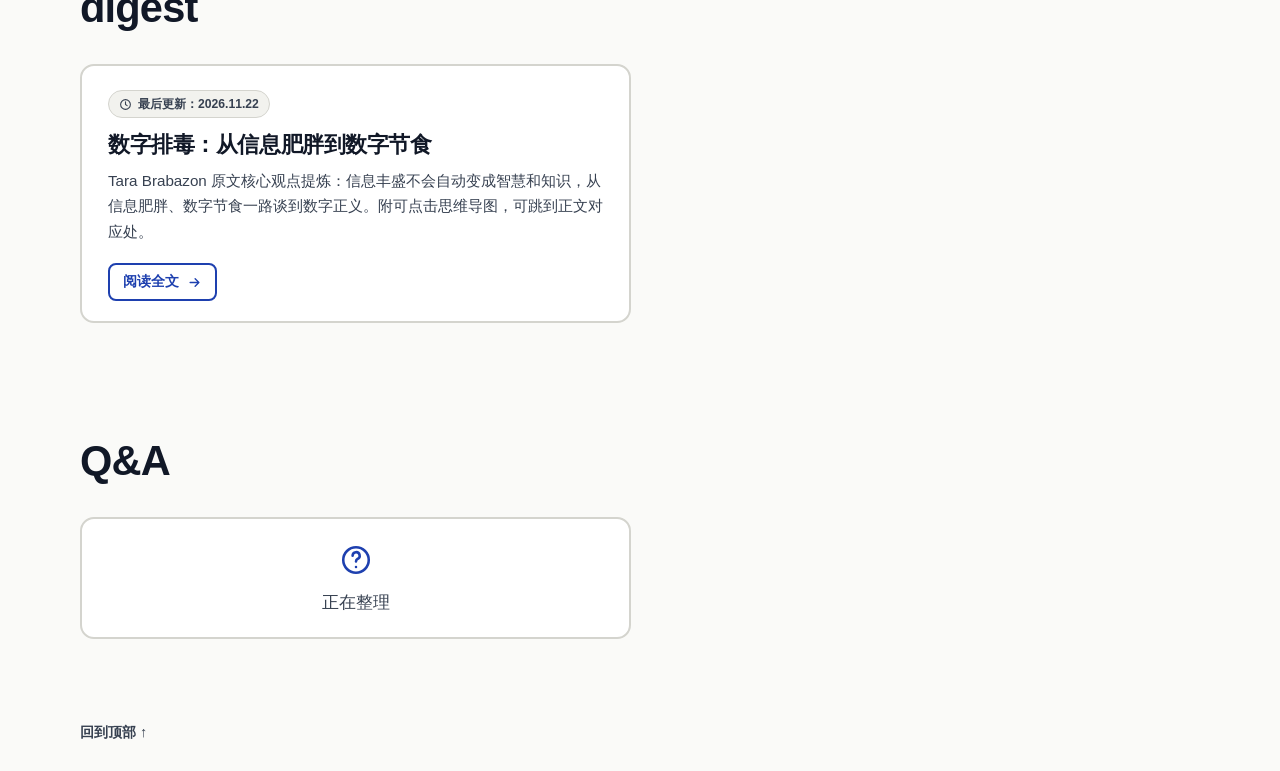
==== commit 27f51b95: "新增 digest 栏目首篇：数字排毒核心观点提炼、可点击思维导图与详情页" ====
--- a/post/index.html
+++ b/post/index.html
@@ -63,6 +63,12 @@
           <li>
             <a href="#blog">
               <span class="card-top"><span class="dot dot-blog" aria-hidden="true"></span><span class="card-name">blog</span></span>
+              <span class="card-count">1 篇内容</span>
+            </a>
+          </li>
+          <li>
+            <a href="#digest">
+              <span class="card-top"><span class="dot dot-digest" aria-hidden="true"></span><span class="card-name">digest</span></span>
               <span class="card-count">1 篇内容</span>
             </a>
           </li>
@@ -134,6 +140,28 @@
       </div>
     </section>
 
+    <!-- DIGEST -->
+    <section id="digest" class="block" aria-labelledby="digest-title">
+      <div class="wrap">
+        <div class="block-head reveal">
+          <h2 id="digest-title">digest</h2>
+        </div>
+        <div class="overviews">
+          <a class="overview reveal" href="./digest/digital-detox.html">
+            <div class="overview-meta">
+              <span class="updated">
+                <svg viewBox="0 0 24 24" fill="none" stroke="currentColor" stroke-width="2" stroke-linecap="round" stroke-linejoin="round" aria-hidden="true"><circle cx="12" cy="12" r="9"/><path d="M12 7v5l3 2"/></svg>
+                最后更新：2026.11.22
+              </span>
+            </div>
+            <h3>数字排毒：从信息肥胖到数字节食</h3>
+            <p class="summary">Tara Brabazon 原文核心观点提炼：信息丰盛不会自动变成智慧和知识，从信息肥胖、数字节食一路谈到数字正义。附可点击思维导图，可跳到正文对应处。</p>
+            <span class="read-more">阅读全文 <svg viewBox="0 0 24 24" fill="none" stroke="currentColor" stroke-width="2.2" stroke-linecap="round" stroke-linejoin="round" aria-hidden="true"><path d="M5 12h14M13 6l6 6-6 6"/></svg></span>
+          </a>
+        </div>
+      </div>
+    </section>
+
     <!-- Q&A -->
     <section id="qa" class="block" aria-labelledby="qa-title">
       <div class="wrap">
--- a/post/assets/post.css
+++ b/post/assets/post.css
@@ -171,6 +171,7 @@
 .section-cards .dot { width: 12px; height: 12px; border-radius: 999px; flex: none; }
 .dot-wiki { background: var(--tag-blue-text); }
 .dot-blog { background: var(--tag-peach-text); }
+.dot-digest { background: var(--tag-purple-text); }
 .dot-qa { background: var(--tag-mint-text); }
 .section-cards .card-name { font-size: 1.3rem; font-weight: 800; letter-spacing: -.02em; }
 .section-cards .card-desc { color: var(--text-muted); font-size: .9rem; line-height: 1.55; margin: 0; }
@@ -191,6 +192,7 @@
 }
 .label-wiki { background: var(--tag-blue-bg); color: var(--tag-blue-text); }
 .label-blog { background: var(--tag-peach-bg); color: var(--tag-peach-text); }
+.label-digest { background: var(--tag-purple-bg); color: var(--tag-purple-text); }
 .label-qa { background: var(--tag-mint-bg); color: var(--tag-mint-text); }
 
 /* ============ Overview cards（主页每篇概览） ============ */
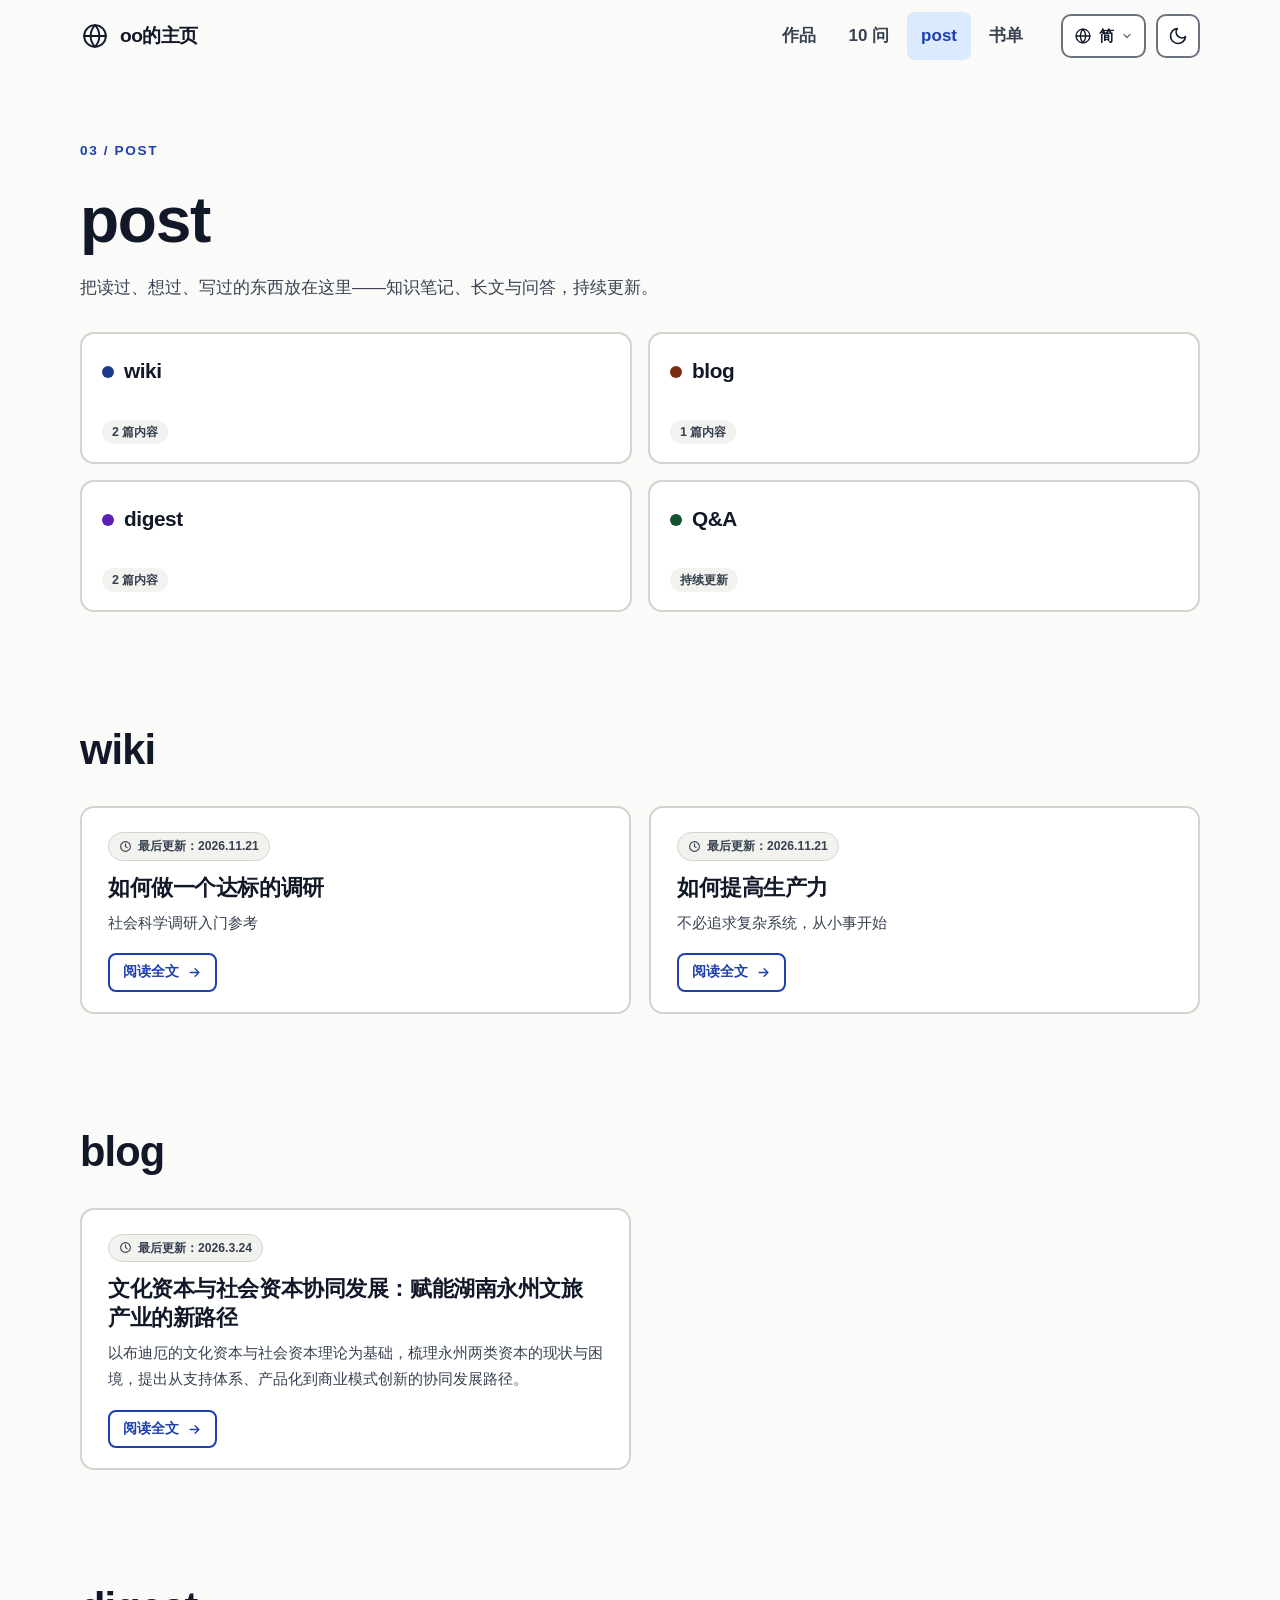
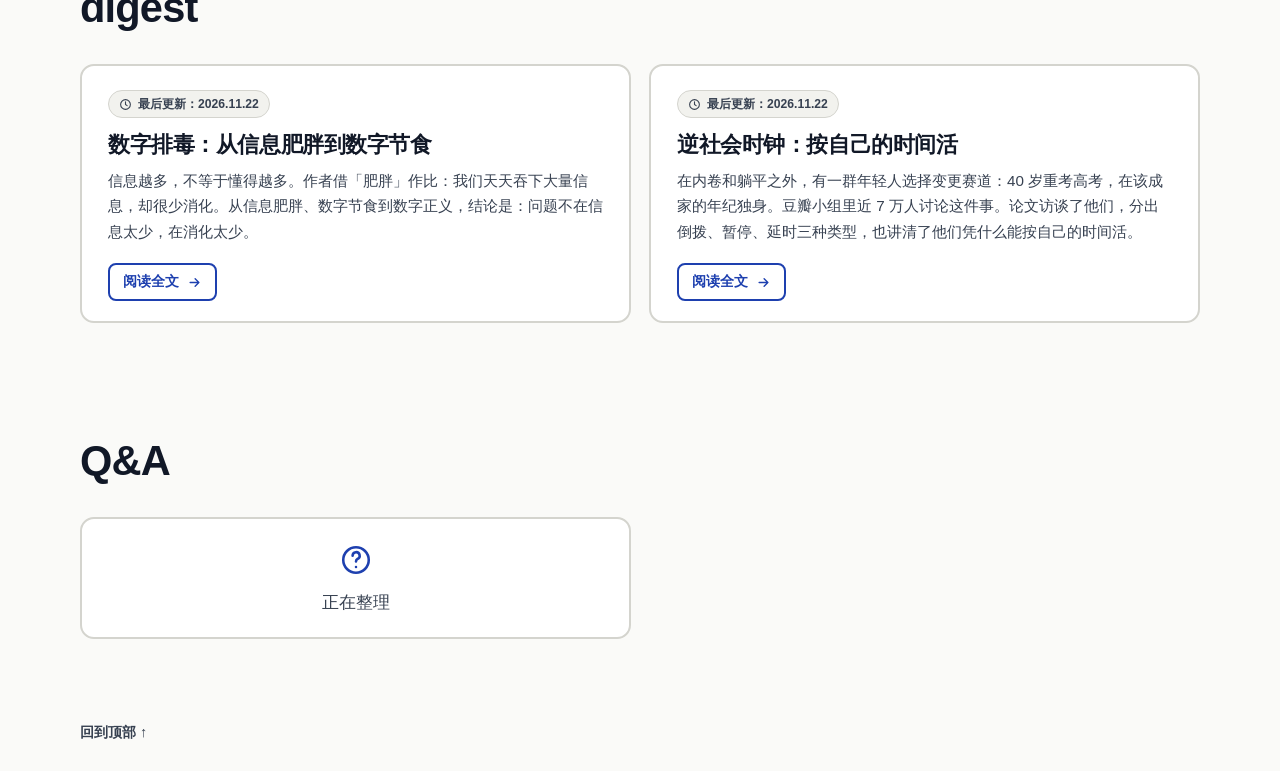
==== commit fb91528a: "digest 新增逆社会时钟：核心观点提炼与可点击思维导图；重写栏目简介" ====
--- a/post/index.html
+++ b/post/index.html
@@ -69,7 +69,7 @@
           <li>
             <a href="#digest">
               <span class="card-top"><span class="dot dot-digest" aria-hidden="true"></span><span class="card-name">digest</span></span>
-              <span class="card-count">1 篇内容</span>
+              <span class="card-count">2 篇内容</span>
             </a>
           </li>
           <li>
@@ -155,7 +155,18 @@
               </span>
             </div>
             <h3>数字排毒：从信息肥胖到数字节食</h3>
-            <p class="summary">Tara Brabazon 原文核心观点提炼：信息丰盛不会自动变成智慧和知识，从信息肥胖、数字节食一路谈到数字正义。附可点击思维导图，可跳到正文对应处。</p>
+            <p class="summary">信息越多，不等于懂得越多。作者借「肥胖」作比：我们天天吞下大量信息，却很少消化。从信息肥胖、数字节食到数字正义，结论是：问题不在信息太少，在消化太少。</p>
+            <span class="read-more">阅读全文 <svg viewBox="0 0 24 24" fill="none" stroke="currentColor" stroke-width="2.2" stroke-linecap="round" stroke-linejoin="round" aria-hidden="true"><path d="M5 12h14M13 6l6 6-6 6"/></svg></span>
+          </a>
+          <a class="overview reveal" href="./digest/social-clock.html">
+            <div class="overview-meta">
+              <span class="updated">
+                <svg viewBox="0 0 24 24" fill="none" stroke="currentColor" stroke-width="2" stroke-linecap="round" stroke-linejoin="round" aria-hidden="true"><circle cx="12" cy="12" r="9"/><path d="M12 7v5l3 2"/></svg>
+                最后更新：2026.11.22
+              </span>
+            </div>
+            <h3>逆社会时钟：按自己的时间活</h3>
+            <p class="summary">在内卷和躺平之外，有一群年轻人选择变更赛道：40 岁重考高考，在该成家的年纪独身。豆瓣小组里近 7 万人讨论这件事。论文访谈了他们，分出倒拨、暂停、延时三种类型，也讲清了他们凭什么能按自己的时间活。</p>
             <span class="read-more">阅读全文 <svg viewBox="0 0 24 24" fill="none" stroke="currentColor" stroke-width="2.2" stroke-linecap="round" stroke-linejoin="round" aria-hidden="true"><path d="M5 12h14M13 6l6 6-6 6"/></svg></span>
           </a>
         </div>
